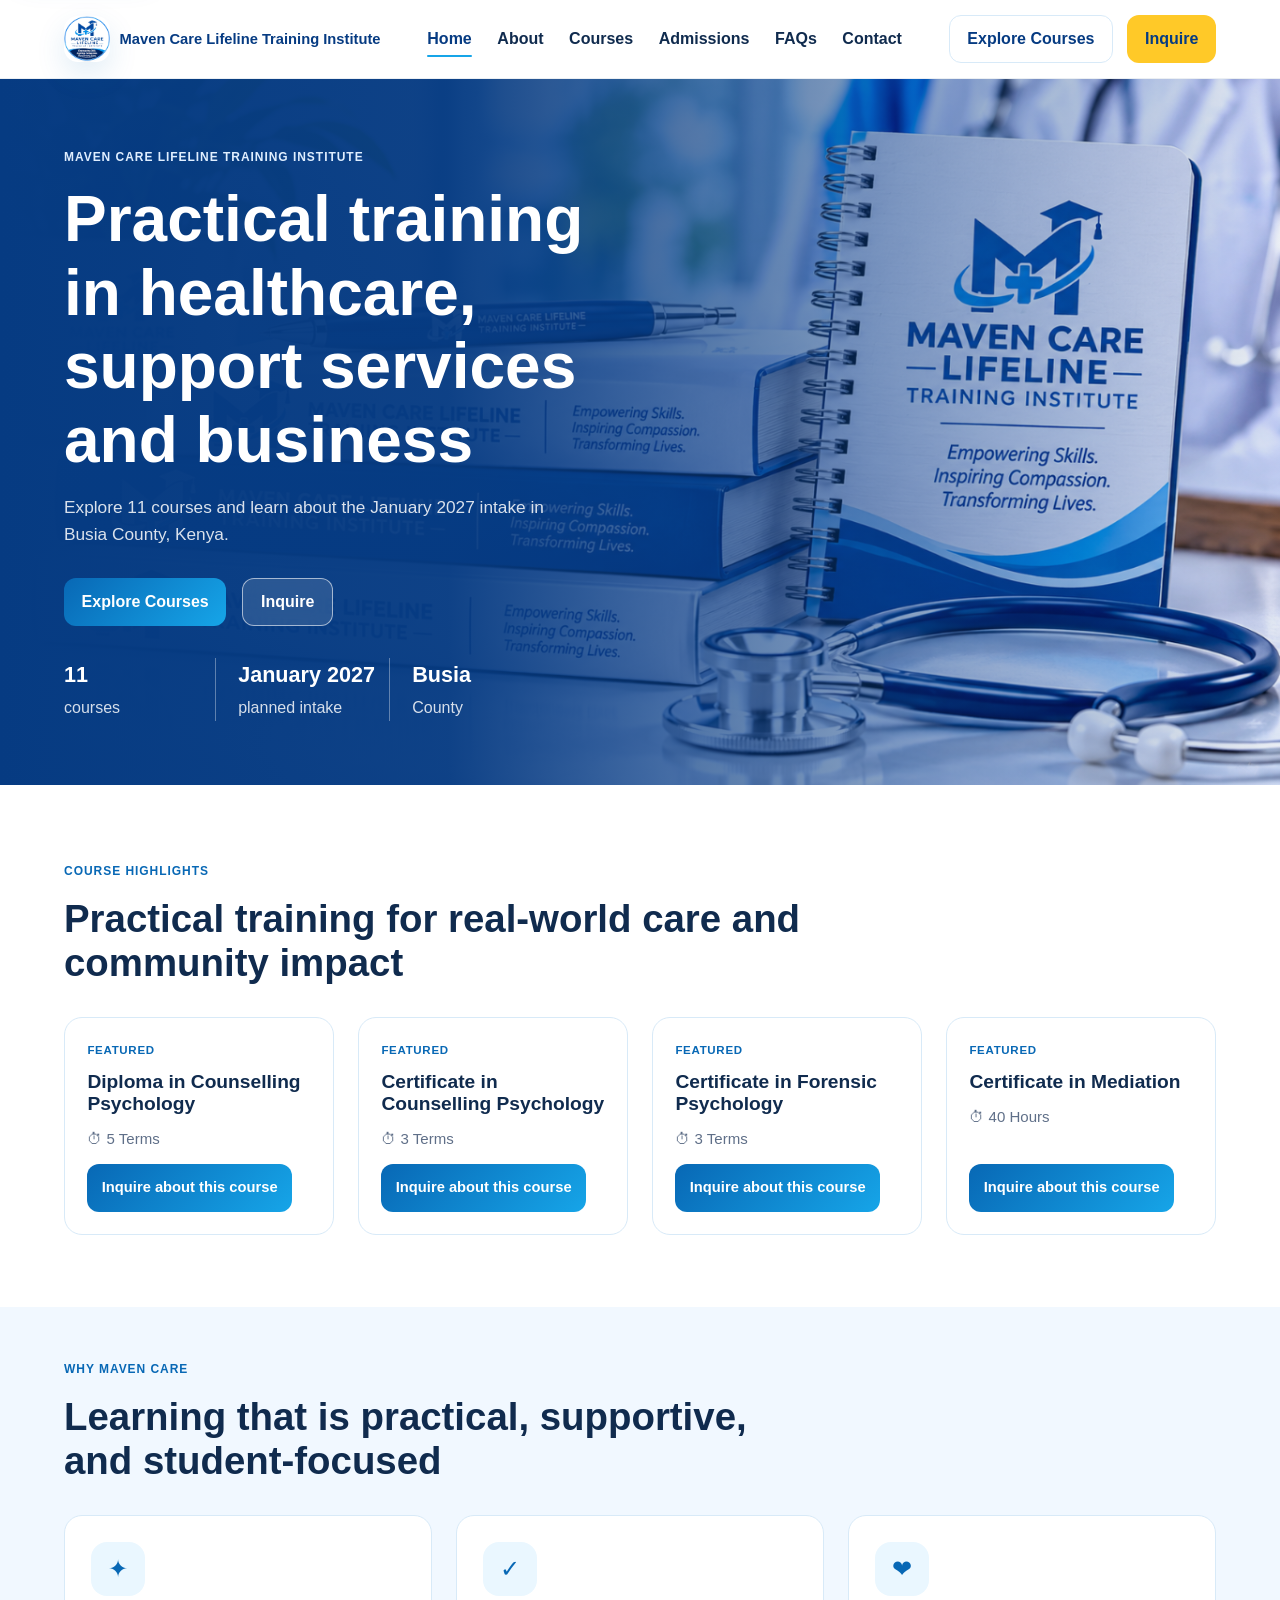
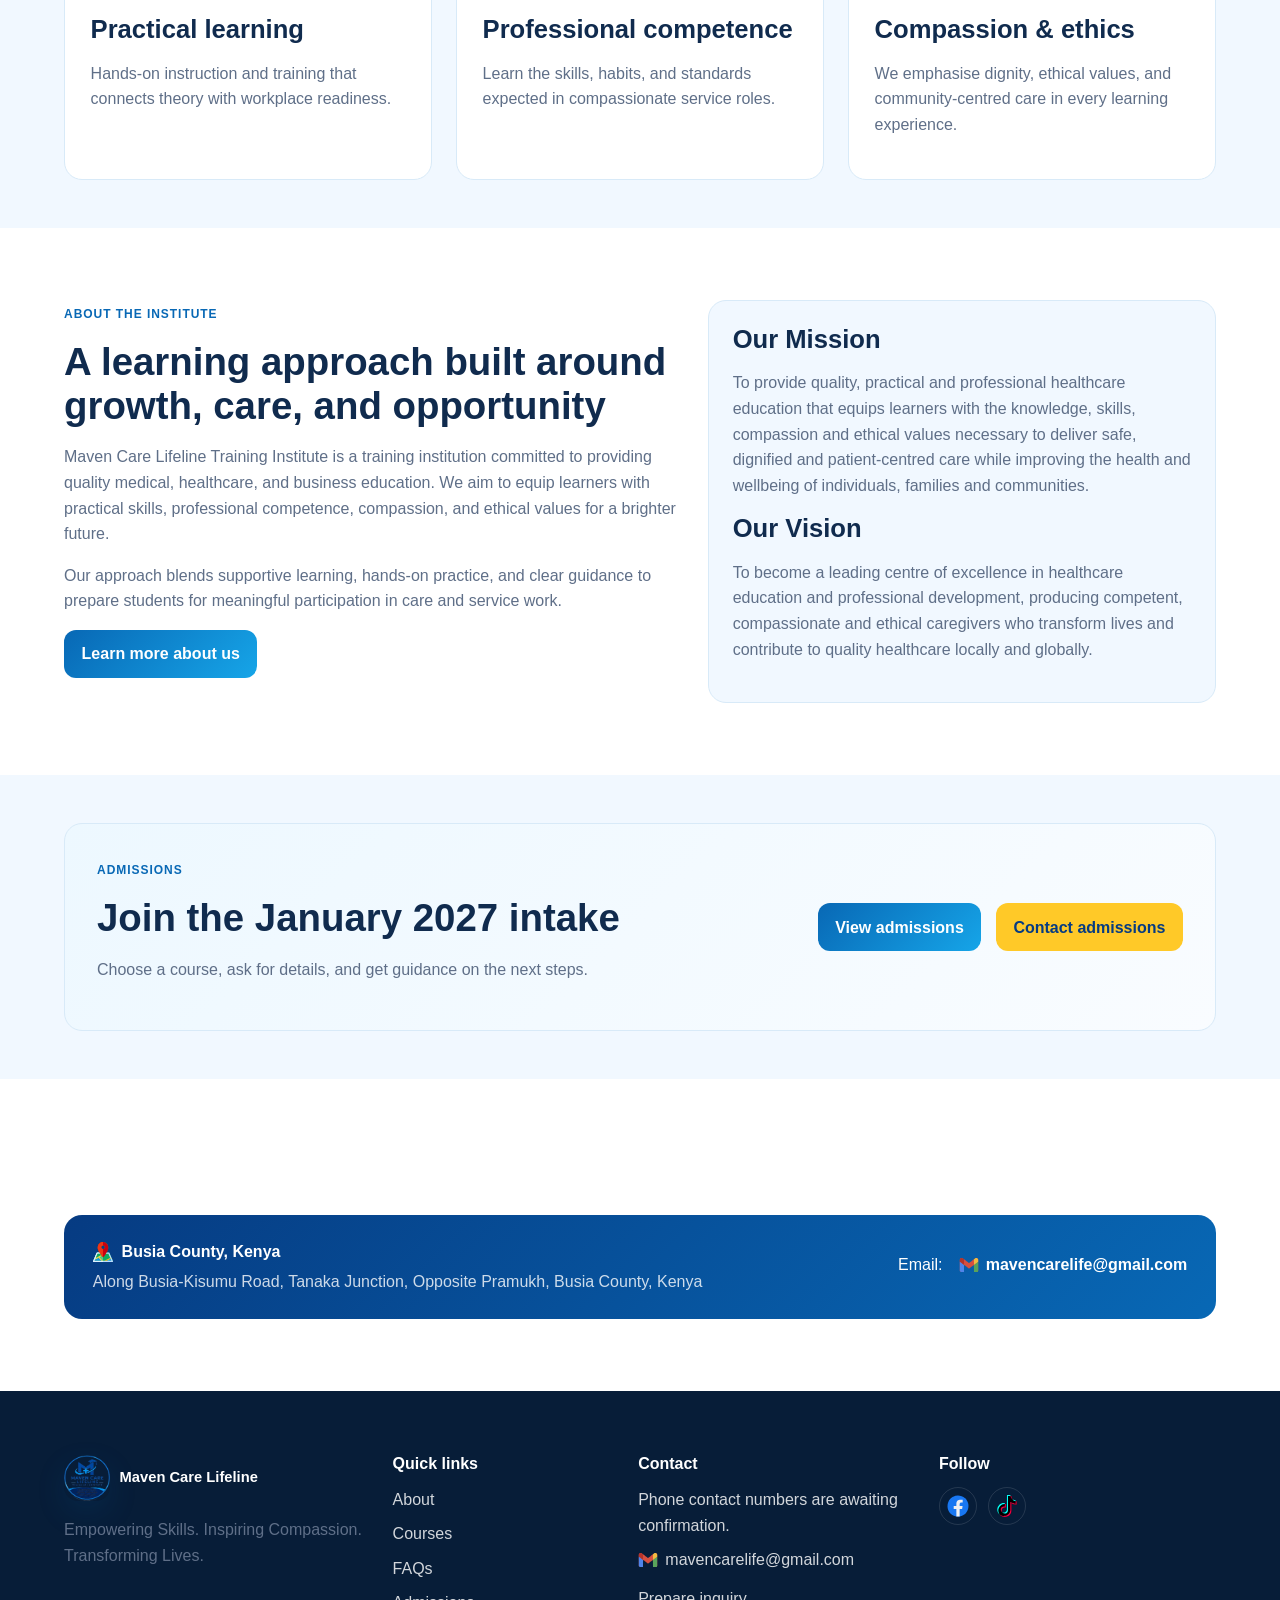
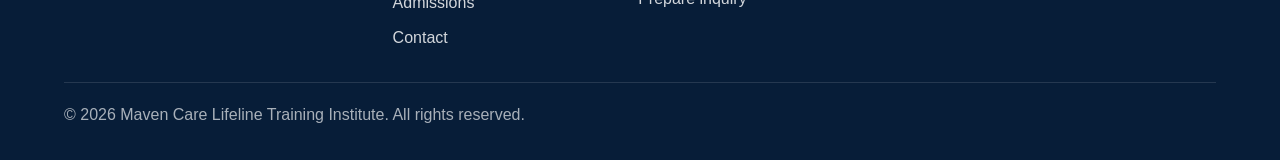
==== index.html @ 29750a67 "Initial commit: Maven Care website Co-authored-by: Copilot <223556219+Copilot@users.noreply.github.c" ====
<!DOCTYPE html>
<html lang="en">
  <head>
    <meta charset="UTF-8" />
    <meta name="viewport" content="width=device-width, initial-scale=1.0" />
    <meta name="description" content="Maven Care Lifeline Training Institute offers practical, compassionate healthcare and business training for the January 2027 intake." />
    <meta property="og:type" content="website" />
    <meta property="og:title" content="Maven Care Lifeline Training Institute" />
    <meta property="og:description" content="Explore practical, compassionate healthcare and business training for the January 2027 intake." />
    <meta property="og:image" content="assets/images/maven-care-training-scene.png" />
    <title>Maven Care Lifeline Training Institute</title>
    <link rel="icon" type="image/png" href="assets/images/mavencare%20logo.png" />
    <link rel="stylesheet" href="css/styles.css" />
    <script>document.documentElement.classList.add('js-enabled');</script>
    <script defer src="js/script.js"></script>
  </head>
  <body>
    <a class="skip-link" href="#main-content">Skip to content</a>
    <header class="site-header">
      <div class="container header-row">
        <a href="index.html" class="brand" aria-label="Maven Care Lifeline Training Institute home">
          <img src="assets/images/mavencare%20logo.png" alt="Maven Care Lifeline Training Institute logo" class="brand-mark" />
          <span class="brand-name">Maven Care Lifeline Training Institute</span>
        </a>

        <nav class="nav" id="primary-navigation" data-nav aria-label="Main navigation">
          <a href="index.html" class="active">Home</a>
          <a href="about.html">About</a>
          <a href="courses.html">Courses</a>
          <a href="admissions.html">Admissions</a>
          <a href="faq.html">FAQs</a>
          <a href="contact.html">Contact</a>
        </nav>

        <div class="header-actions">
          <a class="btn btn-secondary" href="courses.html">Explore Courses</a>
          <a class="btn btn-accent" data-whatsapp-link data-whatsapp-label="Inquire on WhatsApp" href="contact.html#inquiry-form">Inquire</a>
          <button class="mobile-toggle" type="button" aria-label="Open menu" aria-controls="primary-navigation" aria-expanded="false" data-nav-toggle>
            <span></span>
          </button>
        </div>
      </div>
    </header>

    <main id="main-content">
      <section class="hero">
        <img class="hero-image" src="assets/images/maven-care-training-scene.png" alt="Maven Care Lifeline Training Institute books, notebook, pen and stethoscope arranged on a desk" />
        <div class="container hero-grid">
          <div class="hero-copy">
            <span class="eyebrow">Maven Care Lifeline Training Institute</span>
            <h1>Practical training in healthcare, support services and business</h1>
            <p>Explore 11 courses and learn about the January 2027 intake in Busia County, Kenya.</p>
            <div class="hero-actions">
              <a class="btn btn-primary" href="courses.html">Explore Courses</a>
              <a class="btn btn-secondary" data-whatsapp-link data-whatsapp-label="Inquire on WhatsApp" href="contact.html#inquiry-form">Inquire</a>
            </div>

            <div class="hero-stats" aria-label="Key institution highlights">
              <div class="stat">
                <strong>11</strong>
                <span>courses</span>
              </div>
              <div class="stat">
                <strong data-intake-year>January 2027</strong>
                <span>planned intake</span>
              </div>
              <div class="stat">
                <strong>Busia</strong>
                <span>County</span>
              </div>
            </div>
          </div>
        </div>
      </section>

      <section class="section">
        <div class="container">
          <div class="section-head">
            <span class="eyebrow">Course highlights</span>
            <h2>Practical training for real-world care and community impact</h2>
          </div>
          <div class="course-grid" id="featured-courses" aria-live="polite" aria-busy="true" aria-label="Featured courses">
            <article class="card course-card course-skeleton" aria-hidden="true">
              <span class="skeleton skeleton-label"></span>
              <span class="skeleton skeleton-title"></span>
              <span class="skeleton skeleton-meta"></span>
              <span class="skeleton skeleton-button"></span>
            </article>
            <article class="card course-card course-skeleton" aria-hidden="true">
              <span class="skeleton skeleton-label"></span>
              <span class="skeleton skeleton-title"></span>
              <span class="skeleton skeleton-meta"></span>
              <span class="skeleton skeleton-button"></span>
            </article>
            <article class="card course-card course-skeleton" aria-hidden="true">
              <span class="skeleton skeleton-label"></span>
              <span class="skeleton skeleton-title"></span>
              <span class="skeleton skeleton-meta"></span>
              <span class="skeleton skeleton-button"></span>
            </article>
            <article class="card course-card course-skeleton" aria-hidden="true">
              <span class="skeleton skeleton-label"></span>
              <span class="skeleton skeleton-title"></span>
              <span class="skeleton skeleton-meta"></span>
              <span class="skeleton skeleton-button"></span>
            </article>
          </div>
          <noscript><p class="form-note">Enable JavaScript to load featured courses.</p></noscript>
        </div>
      </section>

      <section class="section-sm section-surface">
        <div class="container">
          <div class="section-head">
            <span class="eyebrow">Why Maven Care</span>
            <h2>Learning that is practical, supportive, and student-focused</h2>
          </div>

          <div class="grid-3">
            <article class="card feature-card">
              <div class="icon">✦</div>
              <h3>Practical learning</h3>
              <p>Hands-on instruction and training that connects theory with workplace readiness.</p>
            </article>
            <article class="card feature-card">
              <div class="icon">✓</div>
              <h3>Professional competence</h3>
              <p>Learn the skills, habits, and standards expected in compassionate service roles.</p>
            </article>
            <article class="card feature-card">
              <div class="icon">❤</div>
              <h3>Compassion & ethics</h3>
              <p>We emphasise dignity, ethical values, and community-centred care in every learning experience.</p>
            </article>
          </div>
        </div>
      </section>

      <section class="section">
        <div class="container mission-block">
          <div>
            <span class="eyebrow">About the institute</span>
            <h2>A learning approach built around growth, care, and opportunity</h2>
            <p>Maven Care Lifeline Training Institute is a training institution committed to providing quality medical, healthcare, and business education. We aim to equip learners with practical skills, professional competence, compassion, and ethical values for a brighter future.</p>
            <p>Our approach blends supportive learning, hands-on practice, and clear guidance to prepare students for meaningful participation in care and service work.</p>
            <a class="btn btn-primary" href="about.html">Learn more about us</a>
          </div>

          <div class="text-panel">
            <h3>Our Mission</h3>
            <p>To provide quality, practical and professional healthcare education that equips learners with the knowledge, skills, compassion and ethical values necessary to deliver safe, dignified and patient-centred care while improving the health and wellbeing of individuals, families and communities.</p>

            <h3>Our Vision</h3>
            <p>To become a leading centre of excellence in healthcare education and professional development, producing competent, compassionate and ethical caregivers who transform lives and contribute to quality healthcare locally and globally.</p>
          </div>
        </div>
      </section>

      <section class="section-sm section-surface">
        <div class="container">
          <div class="cta-banner">
            <div>
              <span class="eyebrow">Admissions</span>
              <h2>Join the <span data-intake-label>January 2027 intake</span></h2>
              <p>Choose a course, ask for details, and get guidance on the next steps.</p>
            </div>
            <div class="header-actions">
              <a class="btn btn-primary" href="admissions.html">View admissions</a>
              <a class="btn btn-accent" data-whatsapp-link data-whatsapp-label="Ask Admissions on WhatsApp" href="contact.html#inquiry-form">Contact admissions</a>
            </div>
          </div>
        </div>
      </section>

      <section class="section">
        <div class="container contact-strip">
          <div class="contact-strip-inner">
            <div>
              <strong class="contact-label">
                <img class="contact-icon" src="assets/icons/location%20icon.svg" alt="" aria-hidden="true" />
                Busia County, Kenya
              </strong>
              <p class="location-address" data-location-address>Along Busia-Kisumu Road, Tanaka Junction, Opposite Pramukh, Busia County, Kenya</p>
            </div>
            <div class="contact-links">
              <span>Email: </span>
              <span data-contact-email>mavencarelife@gmail.com</span>
            </div>
          </div>
        </div>
      </section>
    </main>

    <footer class="site-footer">
      <div class="container">
        <div class="footer-grid">
          <div>
            <div class="brand footer-brand">
              <img src="assets/images/mavencare%20logo.png" alt="Maven Care Lifeline logo" class="brand-mark" />
              <span>Maven Care Lifeline</span>
            </div>
            <p><span data-site-tagline>Empowering Skills. Inspiring Compassion. Transforming Lives.</span></p>
          </div>

          <div>
            <h4>Quick links</h4>
            <ul>
              <li><a href="about.html">About</a></li>
              <li><a href="courses.html">Courses</a></li>
              <li><a href="faq.html">FAQs</a></li>
              <li><a href="admissions.html">Admissions</a></li>
              <li><a href="contact.html">Contact</a></li>
            </ul>
          </div>

          <div>
            <h4>Contact</h4>
            <ul>
              <li data-contact-phones>Phone and WhatsApp details pending confirmation</li>
              <li data-contact-email>mavencarelife@gmail.com</li>
              <li><a href="contact.html#inquiry-form">Prepare inquiry</a></li>
            </ul>
          </div>

          <div>
            <h4>Follow</h4>
            <div class="footer-social" data-social-links>
              <span data-social-empty>Social profiles to be added</span>
            </div>
          </div>
        </div>

        <div class="copyright">© <span data-year></span> Maven Care Lifeline Training Institute. All rights reserved.</div>
      </div>
    </footer>
  </body>
</html>
---- css/styles.css ----
:root {
  --navy-900: #063b82;
  --navy-800: #0a4e9c;
  --blue-600: #0868b5;
  --blue-500: #16a5e8;
  --blue-100: #eaf7ff;
  --blue-50: #f5fbff;
  --gold: #ffc928;
  --text: #102b4e;
  --muted: #5f6f88;
  --border: #d8eaf8;
  --card: #ffffff;
  --surface: #f1f8ff;
  --success: #1a8f5a;
  --shadow: 0 12px 30px rgba(8, 104, 181, 0.12);
  --radius: 18px;
}

* { box-sizing: border-box; }
html { scroll-behavior: smooth; }
body {
  margin: 0;
  font-family: Arial, Helvetica, sans-serif;
  color: var(--text);
  background: #fff;
  line-height: 1.6;
}

a { color: inherit; text-decoration: none; }
img { max-width: 100%; display: block; }
button, input, textarea { font: inherit; }
[hidden] { display: none !important; }

.skip-link {
  position: absolute;
  left: 1rem;
  top: -5rem;
  z-index: 50;
  padding: 0.75rem 1rem;
  border-radius: 0 0 12px 12px;
  background: #fff;
  color: var(--navy-900);
  box-shadow: var(--shadow);
}

.skip-link:focus { top: 0; }

.container {
  width: min(72rem, calc(100% - clamp(2rem, 6vw, 6rem)));
  margin: 0 auto;
}

.section {
  padding: clamp(3.25rem, 6vw, 4.5rem) 0;
}

.section-sm { padding: clamp(2.25rem, 4vw, 3rem) 0; }

.section-surface { background: var(--surface); }

.eyebrow {
  display: inline-block;
  color: var(--blue-600);
  letter-spacing: 0.08em;
  text-transform: uppercase;
  font-size: .75rem;
  font-weight: 700;
  margin-bottom: 1rem;
}

h1, h2, h3, h4 {
  margin: 0 0 1rem;
  line-height: 1.15;
}

h1 { font-size: clamp(2.4rem, 5vw, 4.1rem); }
h2 { font-size: clamp(2rem, 3vw, 3rem); }
h3 { font-size: clamp(1.35rem, 2vw, 1.8rem); }
p { margin: 0 0 1rem; color: var(--muted); }

.brand {
  display: inline-flex;
  align-items: center;
  flex: 0 1 auto;
  min-width: 0;
  gap: 0.6rem;
  font-weight: 700;
  color: var(--navy-900);
  font-size: clamp(0.85rem, 1.15vw, 1rem);
}

.brand-name {
  min-width: 0;
  line-height: 1.15;
}

.brand-mark {
  width: 46px;
  height: 46px;
  flex: 0 0 46px;
  border-radius: 14px;
  object-fit: cover;
  box-shadow: var(--shadow);
}

.site-header {
  position: sticky;
  top: 0;
  z-index: 20;
  background: rgba(255,255,255,0.92);
  backdrop-filter: blur(12px);
  border-bottom: 1px solid rgba(7, 51, 103, 0.08);
}

.header-row {
  display: flex;
  align-items: center;
  justify-content: space-between;
  min-height: 78px;
  gap: 1rem;
}

.nav {
  display: flex;
  align-items: center;
  gap: clamp(0.35rem, 1vw, 0.8rem);
}

.nav a {
  position: relative;
  color: var(--text);
  font-weight: 600;
  padding: 0.55rem 0.4rem;
  transition: background 0.2s ease, color 0.2s ease;
}

.nav a:hover,
.nav a.active {
  color: var(--navy-900);
}

.nav a:focus-visible {
  outline: 2px solid var(--blue-600);
  outline-offset: 3px;
}

.nav a.active::after {
  position: absolute;
  right: 0.4rem;
  bottom: 0.2rem;
  left: 0.4rem;
  height: 2px;
  border-radius: 2px;
  background: var(--blue-500);
  content: "";
}

.header-actions {
  display: flex;
  align-items: center;
  gap: 0.9rem;
}

.admissions-actions {
  margin-top: 1rem;
  justify-content: flex-start;
}

.btn {
  display: inline-flex;
  align-items: center;
  justify-content: center;
  border: none;
  border-radius: 0.75rem;
  min-height: 3rem;
  padding: 0.7rem 1.1rem;
  font-weight: 700;
  line-height: 1.2;
  text-align: center;
  cursor: pointer;
  transition: transform 0.2s ease, box-shadow 0.2s ease, background 0.2s ease;
}

.btn:hover,
.btn:focus-visible {
  transform: translateY(-1px);
  box-shadow: 0 10px 22px rgba(8, 104, 181, 0.18);
}

.btn-primary {
  background: linear-gradient(135deg, var(--blue-600), var(--blue-500));
  color: #fff;
}

.btn-secondary {
  background: #fff;
  color: var(--navy-900);
  border: 1px solid var(--border);
}

.btn-accent {
  background: var(--gold);
  color: var(--navy-900);
}

.mobile-toggle {
  display: none;
  width: 44px;
  height: 44px;
  border: 1px solid var(--border);
  background: #fff;
  border-radius: 12px;
  align-items: center;
  justify-content: center;
  cursor: pointer;
}

.mobile-toggle span,
.mobile-toggle span::before,
.mobile-toggle span::after {
  display: block;
  position: relative;
  width: 18px;
  height: 2px;
  background: var(--navy-900);
  border-radius: 2px;
}

.mobile-toggle span::before,
.mobile-toggle span::after {
  content: "";
  position: absolute;
  left: 0;
}

.mobile-toggle span::before { top: -6px; }
.mobile-toggle span::after { top: 6px; }

.hero {
  position: relative;
  background: #063b82;
  overflow: hidden;
}

.hero-image {
  position: absolute;
  top: 0;
  right: 0;
  width: 100%;
  height: 100%;
  object-fit: cover;
  object-position: center;
}

.hero::before {
  content: "";
  position: absolute;
  inset: 0;
  z-index: 1;
  background: linear-gradient(90deg, #063b82 0%, rgba(6,59,130,0.96) 35%, rgba(6,59,130,0.72) 52%, rgba(6,59,130,0.08) 100%);
  pointer-events: none;
}

.hero-grid {
  position: relative;
  z-index: 2;
  display: flex;
  align-items: center;
  min-height: 620px;
}

.hero-copy {
  color: #fff;
  max-width: 560px;
  padding: 4rem 0;
}

.hero-copy p {
  color: rgba(255,255,255,0.85);
  max-width: 52ch;
  font-size: 1.08rem;
}

.hero .eyebrow {
  color: #dfeeff;
}

.hero-actions {
  display: flex;
  flex-wrap: wrap;
  gap: 1rem;
  margin-top: 1.8rem;
}

.hero-stats {
  display: grid;
  grid-template-columns: repeat(3, minmax(0, 1fr));
  gap: 1.4rem;
  margin-top: 2rem;
  max-width: 500px;
}

.stat {
  padding: 0 0.8rem 0 0;
  border-right: 1px solid rgba(255,255,255,0.35);
}

.stat:last-child {
  border-right: 0;
}

.stat strong {
  display: block;
  font-size: 1.35rem;
  margin-bottom: 0.2rem;
}

.stat span {
  color: rgba(255,255,255,0.83);
}

.hero-actions .btn-secondary {
  color: #fff;
  border-color: rgba(255,255,255,0.58);
  background: rgba(255,255,255,0.13);
  backdrop-filter: blur(10px);
  -webkit-backdrop-filter: blur(10px);
}

.section-head {
  max-width: 760px;
  margin-bottom: 2rem;
}

.grid-3 {
  display: grid;
  grid-template-columns: repeat(auto-fit, minmax(min(100%, 17rem), 1fr));
  align-items: stretch;
  gap: clamp(1rem, 2vw, 1.5rem);
}

.card {
  background: var(--card);
  border: 1px solid var(--border);
  box-shadow: none;
  border-radius: var(--radius);
  overflow: hidden;
}

.feature-card {
  padding: 1.6rem;
}

.feature-card .icon {
  width: 54px;
  height: 54px;
  display: grid;
  place-items: center;
  background: var(--blue-100);
  border-radius: 16px;
  color: var(--blue-600);
  font-size: 1.5rem;
  margin-bottom: 1.2rem;
}

.course-grid {
  display: grid;
  grid-template-columns: repeat(auto-fit, minmax(min(100%, 16rem), 1fr));
  align-items: stretch;
  gap: clamp(1rem, 2vw, 1.5rem);
}

.course-card {
  min-width: 0;
  padding: clamp(1.1rem, 1.8vw, 1.4rem);
  display: flex;
  flex-direction: column;
  gap: 0.75rem;
}

.course-card .tag {
  display: block;
  color: var(--blue-600);
  font-weight: 700;
  font-size: 0.72rem;
  letter-spacing: 0.06em;
  text-transform: uppercase;
}

.course-card h3 {
  font-size: 1.2rem;
  margin-bottom: 0;
}

.meta {
  display: flex;
  flex-wrap: wrap;
  gap: 0.75rem;
  color: var(--muted);
  font-size: 0.94rem;
}

.meta-item {
  display: inline-flex;
  align-items: center;
  gap: 0.45rem;
}

.course-card > .btn {
  align-self: flex-start;
  width: fit-content;
  max-width: 100%;
  margin-top: auto;
  padding: 0.65rem 0.9rem;
  font-size: 0.92rem;
}

.course-skeleton {
  display: none;
}

.js-enabled .course-skeleton {
  display: flex;
}

.skeleton {
  display: block;
  border-radius: 0.5rem;
  background: linear-gradient(90deg, #eaf1f8 25%, #f6f9fc 50%, #eaf1f8 75%);
  background-size: 200% 100%;
  animation: skeleton-shimmer 1.4s ease-in-out infinite;
}

.skeleton-label {
  width: 4.5rem;
  height: 0.8rem;
}

.skeleton-title {
  width: 82%;
  height: 1.5rem;
}

.skeleton-meta {
  width: 48%;
  height: 0.95rem;
}

.skeleton-button {
  width: 9rem;
  max-width: 80%;
  height: 2.8rem;
  margin-top: auto;
}

.course-skeleton-row {
  display: none;
}

.js-enabled .course-skeleton-row {
  display: table-row;
}

.skeleton-course {
  width: 80%;
  height: 1rem;
}

.skeleton-duration {
  width: 5rem;
  height: 1rem;
}

.skeleton-fee {
  width: 7rem;
  height: 1rem;
}

.skeleton-action {
  width: 5rem;
  height: 2.6rem;
}

.course-card .price {
  font-size: 1.15rem;
  font-weight: 700;
  color: var(--navy-900);
}

.cta-banner {
  background: linear-gradient(135deg, #edf8ff, #f9fcff);
  border: 1px solid var(--border);
  border-radius: var(--radius);
  padding: 2rem;
  display: flex;
  align-items: center;
  justify-content: space-between;
  gap: 1rem;
}

.mission-block {
  display: grid;
  grid-template-columns: 1.1fr 0.9fr;
  gap: 1.4rem;
  align-items: start;
}

.text-panel {
  background: var(--surface);
  border: 1px solid var(--border);
  border-radius: var(--radius);
  padding: 1.5rem;
}

.value-list {
  list-style: none;
  padding: 0;
  margin: 0;
  display: grid;
  gap: 0.85rem;
}

.value-list li {
  display: flex;
  gap: 0.8rem;
  align-items: center;
  background: #fff;
  border: 1px solid var(--border);
  border-radius: 14px;
  padding: 0.8rem 0.9rem;
  color: var(--text);
  font-weight: 600;
}

.value-list li::before {
  content: "✓";
  background: var(--blue-100);
  color: var(--blue-600);
  width: 22px;
  height: 22px;
  display: inline-grid;
  place-items: center;
  border-radius: 50%;
  font-size: 0.82rem;
}

.contact-strip {
  margin-top: 4rem;
  background: linear-gradient(135deg, var(--navy-900), var(--blue-600));
  color: #fff;
  border-radius: var(--radius);
  padding: 1.5rem 1.8rem;
}

.contact-strip-inner {
  display: flex;
  justify-content: space-between;
  align-items: center;
  gap: 1rem;
  flex-wrap: wrap;
}

.contact-links {
  display: flex;
  gap: 1rem;
  flex-wrap: wrap;
}

.contact-links a {
  color: #fff;
  font-weight: 700;
}

.location-address {
  margin: 0;
  color: rgba(255,255,255,0.8);
}

.contact-label {
  display: inline-flex;
  align-items: center;
  gap: 0.55rem;
}

.contact-icon {
  width: 1.25rem;
  height: 1.25rem;
  flex: 0 0 auto;
  object-fit: contain;
}

.contact-email-link {
  display: inline-flex;
  align-items: center;
  gap: 0.45rem;
}

.site-footer {
  background: #071d38;
  color: rgba(255,255,255,0.82);
  padding: 4rem 0 2rem;
}

.footer-brand {
  color: #fff;
  margin-bottom: 1rem;
}

.footer-grid {
  display: grid;
  grid-template-columns: 1.1fr 0.8fr 1fr 1fr;
  gap: 1.5rem;
}

.footer-grid h4 {
  color: #fff;
  margin-bottom: 0.85rem;
}

.footer-grid ul {
  list-style: none;
  padding: 0;
  margin: 0;
  display: grid;
  gap: 0.55rem;
}

.footer-social {
  display: flex;
  gap: 0.7rem;
}

.footer-social a {
  width: 38px;
  height: 38px;
  display: inline-grid;
  place-items: center;
  border: 1px solid rgba(255,255,255,0.12);
  border-radius: 50%;
  color: #fff;
}

.footer-social a img {
  width: 22px;
  height: 22px;
  object-fit: contain;
}

.footer-social span {
  color: rgba(255,255,255,0.65);
  font-size: 0.9rem;
}

.copyright {
  margin-top: 2rem;
  padding-top: 1.2rem;
  border-top: 1px solid rgba(255,255,255,0.12);
  color: rgba(255,255,255,0.65);
}

.page-hero {
  position: relative;
  overflow: hidden;
  background: #063b82;
}

.page-hero::before {
  content: "";
  position: absolute;
  inset: 0;
  z-index: 1;
  background: linear-gradient(90deg, #063b82 0%, rgba(6,59,130,0.96) 35%, rgba(6,59,130,0.72) 52%, rgba(6,59,130,0.08) 100%);
  pointer-events: none;
}

.page-hero-inner {
  position: relative;
  z-index: 2;
  display: flex;
  align-items: center;
  min-height: clamp(24rem, 38vw, 32rem);
  padding-block: clamp(3rem, 6vw, 4.5rem);
}

.page-hero-inner > div {
  max-width: 38rem;
  color: #fff;
}

.page-hero .eyebrow {
  color: #dfeeff;
}

.page-hero p {
  max-width: 54ch;
  color: rgba(255,255,255,0.86);
}

.page-hero .hero-illustration {
  position: absolute;
  z-index: 0;
  top: 0;
  right: 0;
  width: 75%;
  height: 100%;
  overflow: hidden;
  margin: 0;
}

.page-hero .hero-illustration img {
  width: 100%;
  height: 100%;
  object-fit: cover;
}

.split-layout {
  display: grid;
  grid-template-columns: 1fr 1fr;
  gap: 2rem;
  align-items: start;
}

.info-list {
  display: grid;
  gap: 1rem;
  margin-top: 1.2rem;
}

.info-item {
  background: #fff;
  border: 1px solid var(--border);
  border-radius: 18px;
  padding: 1.2rem 1rem;
}

.info-item strong {
  display: block;
  margin-bottom: 0.35rem;
}

.checklist {
  list-style: none;
  margin: 0;
  padding: 0;
  display: grid;
  gap: 0.8rem;
}

.checklist li {
  display: flex;
  align-items: flex-start;
  gap: 0.7rem;
  background: var(--surface);
  border: 1px solid var(--border);
  border-radius: 16px;
  padding: 0.9rem 1rem;
}

.checklist li::before {
  content: "•";
  font-size: 1.7rem;
  line-height: 1;
  color: var(--blue-600);
}

.table-wrap {
  overflow-x: auto;
  border: 1px solid var(--border);
  border-radius: 18px;
  background: #fff;
}

.course-table {
  width: 100%;
  border-collapse: collapse;
}

.course-table th,
.course-table td {
  padding: 1rem 1rem;
  border-bottom: 1px solid var(--border);
  text-align: left;
  vertical-align: top;
}

.course-table th {
  background: #f7fbff;
  color: var(--navy-900);
}

.course-table tr:last-child td { border-bottom: none; }

.filter-bar {
  display: flex;
  justify-content: space-between;
  align-items: center;
  gap: 1rem;
  margin-bottom: 1.6rem;
  flex-wrap: wrap;
}

.filter-input {
  width: min(360px, 100%);
  padding: 0.85rem 1rem;
  border-radius: 12px;
  border: 1px solid var(--border);
  background: #fff;
}

.faq-list {
  display: grid;
  gap: 1rem;
}

.faq-item {
  background: #fff;
  border: 1px solid var(--border);
  border-radius: 18px;
  padding: 1.2rem 1.3rem;
}

.faq-item h4 {
  margin-bottom: 0.5rem;
}

.faq-item summary {
  position: relative;
  padding-right: 1.75rem;
  color: var(--navy-900);
  font-weight: 700;
  cursor: pointer;
  list-style: none;
}

.faq-item summary::-webkit-details-marker {
  display: none;
}

.faq-item summary::after {
  position: absolute;
  right: 0;
  content: "+";
  color: var(--blue-600);
  font-size: 1.25rem;
  line-height: 1;
}

.faq-item[open] summary::after {
  content: "-";
}

.faq-item summary:focus-visible {
  outline: 3px solid rgba(22, 165, 232, 0.25);
  outline-offset: 3px;
}

.faq-item > p {
  margin: 0.75rem 0 0;
}

.contact-grid {
  display: grid;
  grid-template-columns: 0.9fr 1.1fr;
  gap: 2rem;
  align-items: start;
}

.contact-card,
.form-card {
  background: #fff;
  border: 1px solid var(--border);
  border-radius: 22px;
  padding: 1.6rem;
  box-shadow: 0 8px 18px rgba(8, 104, 181, 0.04);
}

.contact-methods {
  display: grid;
  gap: 1rem;
}

.contactMethod {
  padding: 1rem;
  background: var(--surface);
  border: 1px solid var(--border);
  border-radius: 16px;
}

.form-grid {
  display: grid;
  gap: 1rem;
}

.form-row {
  display: grid;
  grid-template-columns: repeat(2, minmax(0, 1fr));
  gap: 1rem;
}

label {
  display: grid;
  gap: 0.5rem;
  font-weight: 600;
  color: var(--navy-900);
}

input,
textarea,
select {
  width: 100%;
  padding: 0.9rem 0.95rem;
  border: 1px solid var(--border);
  border-radius: 12px;
  background: #fff;
  color: var(--text);
}

input:focus-visible,
textarea:focus-visible,
select:focus-visible,
button:focus-visible,
a:focus-visible {
  outline: 3px solid rgba(22, 165, 232, 0.25);
  outline-offset: 2px;
}

textarea { min-height: 120px; resize: vertical; }

.form-note {
  font-size: 0.82rem;
  color: var(--muted);
}

.status-message {
  display: none;
  margin-top: 1rem;
  padding: 0.85rem 1rem;
  border-radius: 12px;
  font-weight: 600;
}

.status-message.visible {
  display: block;
}

.status-message.success {
  background: rgba(26, 143, 90, 0.12);
  color: var(--success);
}

.status-message.error {
  background: rgba(214, 51, 51, 0.08);
  color: #b22e2e;
}

.notice {
  background: #fff5da;
  border: 1px solid #f1d896;
  border-radius: 16px;
  padding: 1rem 1.1rem;
  color: #815a00;
  font-weight: 600;
}

@keyframes skeleton-shimmer {
  to { background-position: -200% 0; }
}

@media (max-width: 960px) {
  .mission-block,
  .split-layout,
  .contact-grid,
  .footer-grid {
    grid-template-columns: 1fr;
  }
  .hero-grid { padding-top: 1.75rem; padding-bottom: 1.75rem; min-height: 0; }

}

@media (max-width: 1024px) {
  .mobile-toggle { display: inline-flex; }
  .nav {
    position: absolute;
    left: 1rem;
    right: 1rem;
    top: calc(100% + 0.6rem);
    display: none;
    flex-direction: column;
    align-items: flex-start;
    background: #fff;
    border: 1px solid var(--border);
    border-radius: 18px;
    padding: 1rem;
    box-shadow: var(--shadow);
  }
  .nav.open { display: flex; }
  .header-actions { margin-left: auto; }
  .header-row .header-actions > .btn-secondary { display: none; }
}

@media (max-width: 720px) {
  .header-row { gap: 0.5rem; }
  .header-row .brand { flex: 1 1 auto; min-width: 0; gap: 0.5rem; font-size: 0.82rem; }
  .header-row .brand-mark { width: 40px; height: 40px; flex: 0 0 40px; }
  .header-row .header-actions { flex: 0 0 auto; gap: 0.5rem; }
  .header-row .header-actions > .btn {
    padding: 0.65rem 0.75rem;
    font-size: 0.82rem;
    white-space: nowrap;
  }
  .form-row {
    grid-template-columns: 1fr;
  }
  .hero-stats {
    grid-template-columns: repeat(3, minmax(0, 1fr));
    gap: 0.45rem;
    margin-top: 1rem;
  }
  .hero-stats .stat {
    padding: 0 0.45rem 0 0;
  }
  .hero-stats .stat strong {
    font-size: 0.95rem;
  }
  .hero-stats .stat span { font-size: 0.82rem; }
  .hero-grid { padding-bottom: 14.5rem; }
  .hero-image {
    top: auto;
    bottom: 0;
    width: 100%;
    height: 14.5rem;
    opacity: 1;
    object-position: center 56%;
  }
  .hero::before {
    background: linear-gradient(180deg, #063b82 0%, #063b82 64%, rgba(6,59,130,0.72) 79%, rgba(6,59,130,0.18) 100%);
  }
  .page-hero-inner {
    min-height: 0;
    padding-top: 2rem;
    padding-bottom: 14.5rem;
  }
  .page-hero .hero-illustration {
    top: auto;
    right: 0;
    bottom: 0;
    left: 0;
    width: 100%;
    height: 14.5rem;
  }
  .page-hero::before {
    background: linear-gradient(180deg, #063b82 0%, #063b82 64%, rgba(6,59,130,0.72) 79%, rgba(6,59,130,0.18) 100%);
  }
  .hero-copy { padding: 1.2rem 0; }
  .hero-copy .eyebrow { margin-bottom: 0.65rem; }
  .hero-copy h1 { font-size: clamp(2rem, 8vw, 2.4rem); }
  .hero-copy p { font-size: 0.98rem; }
  .hero-actions { gap: 0.6rem; margin-top: 1.1rem; }
  .hero-actions .btn { padding: 0.75rem 0.9rem; font-size: 0.86rem; }
  .cta-banner,
  .contact-strip-inner {
    flex-direction: column;
    align-items: flex-start;
  }
  .section { padding: 3.5rem 0; }
}

@media (prefers-reduced-motion: reduce) {
  html { scroll-behavior: auto; }
  *, *::before, *::after { transition-duration: 0.01ms !important; }
  .skeleton { animation: none; }
}
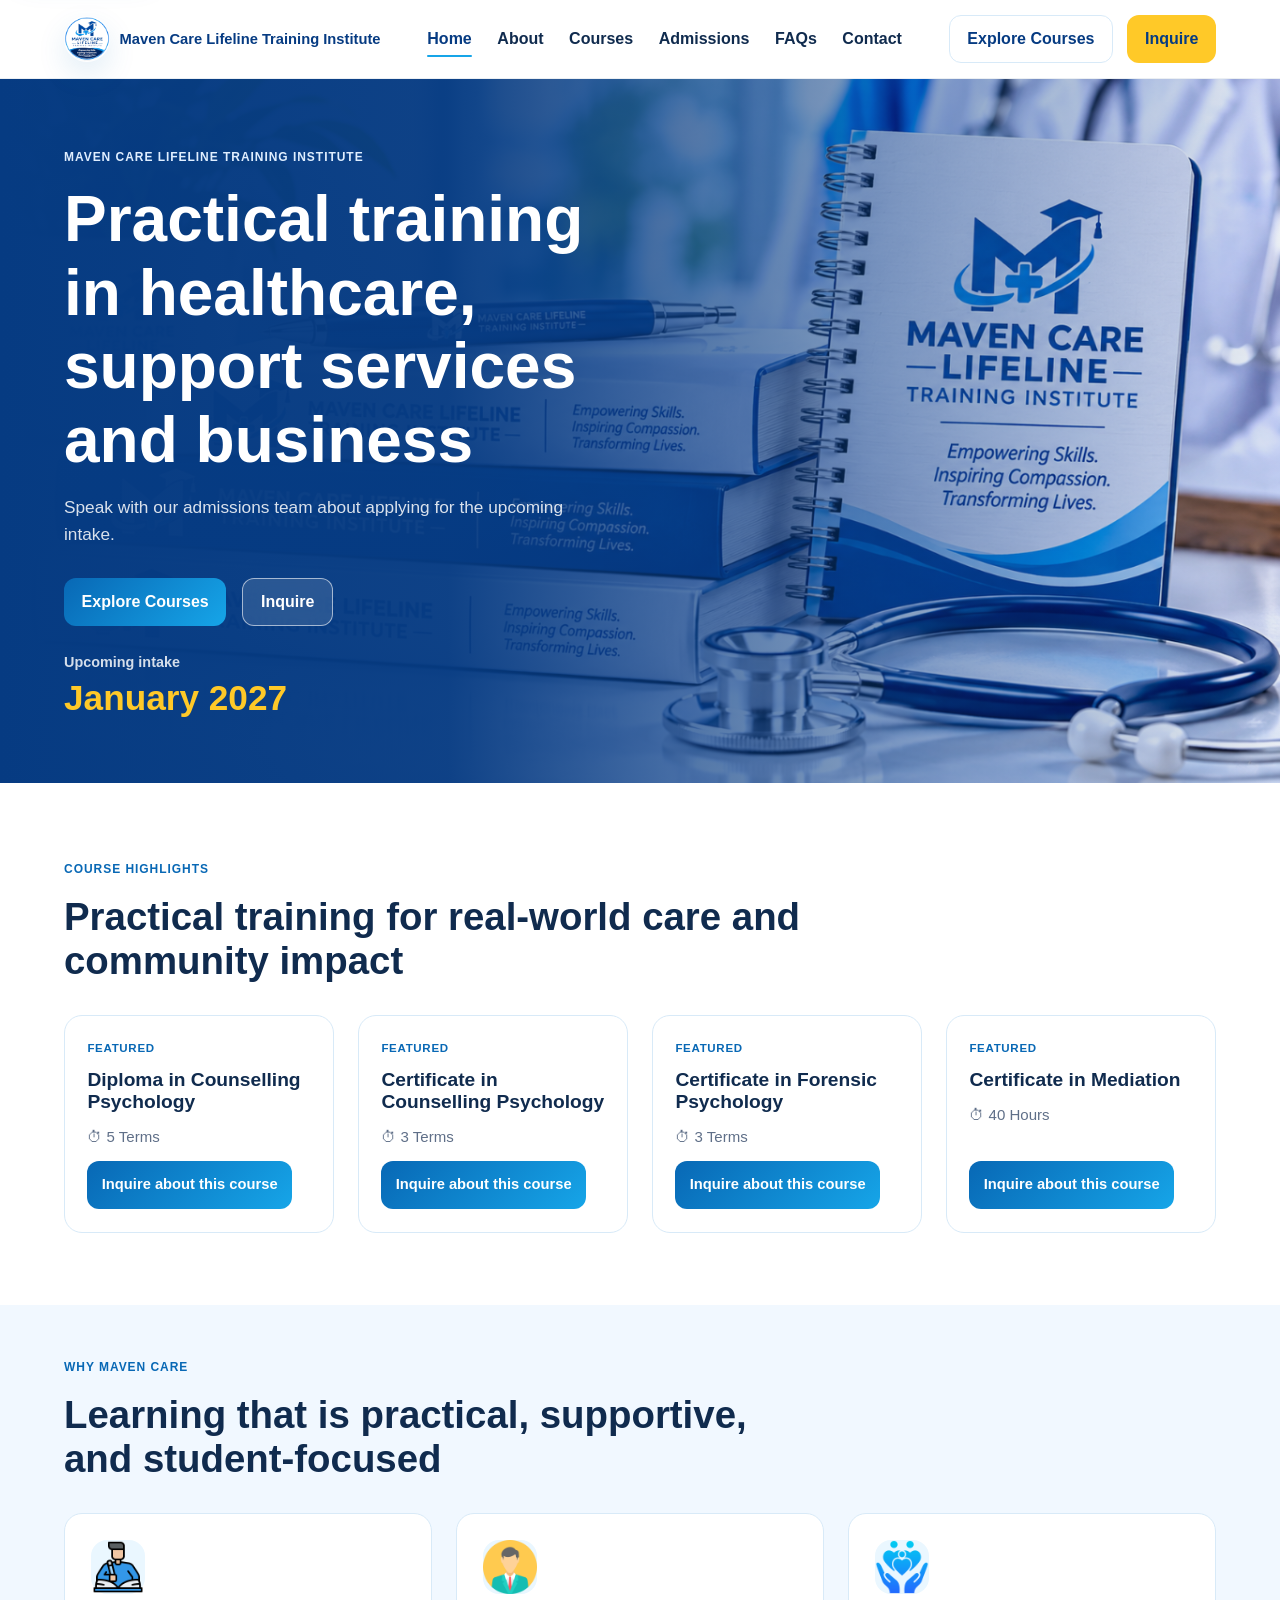
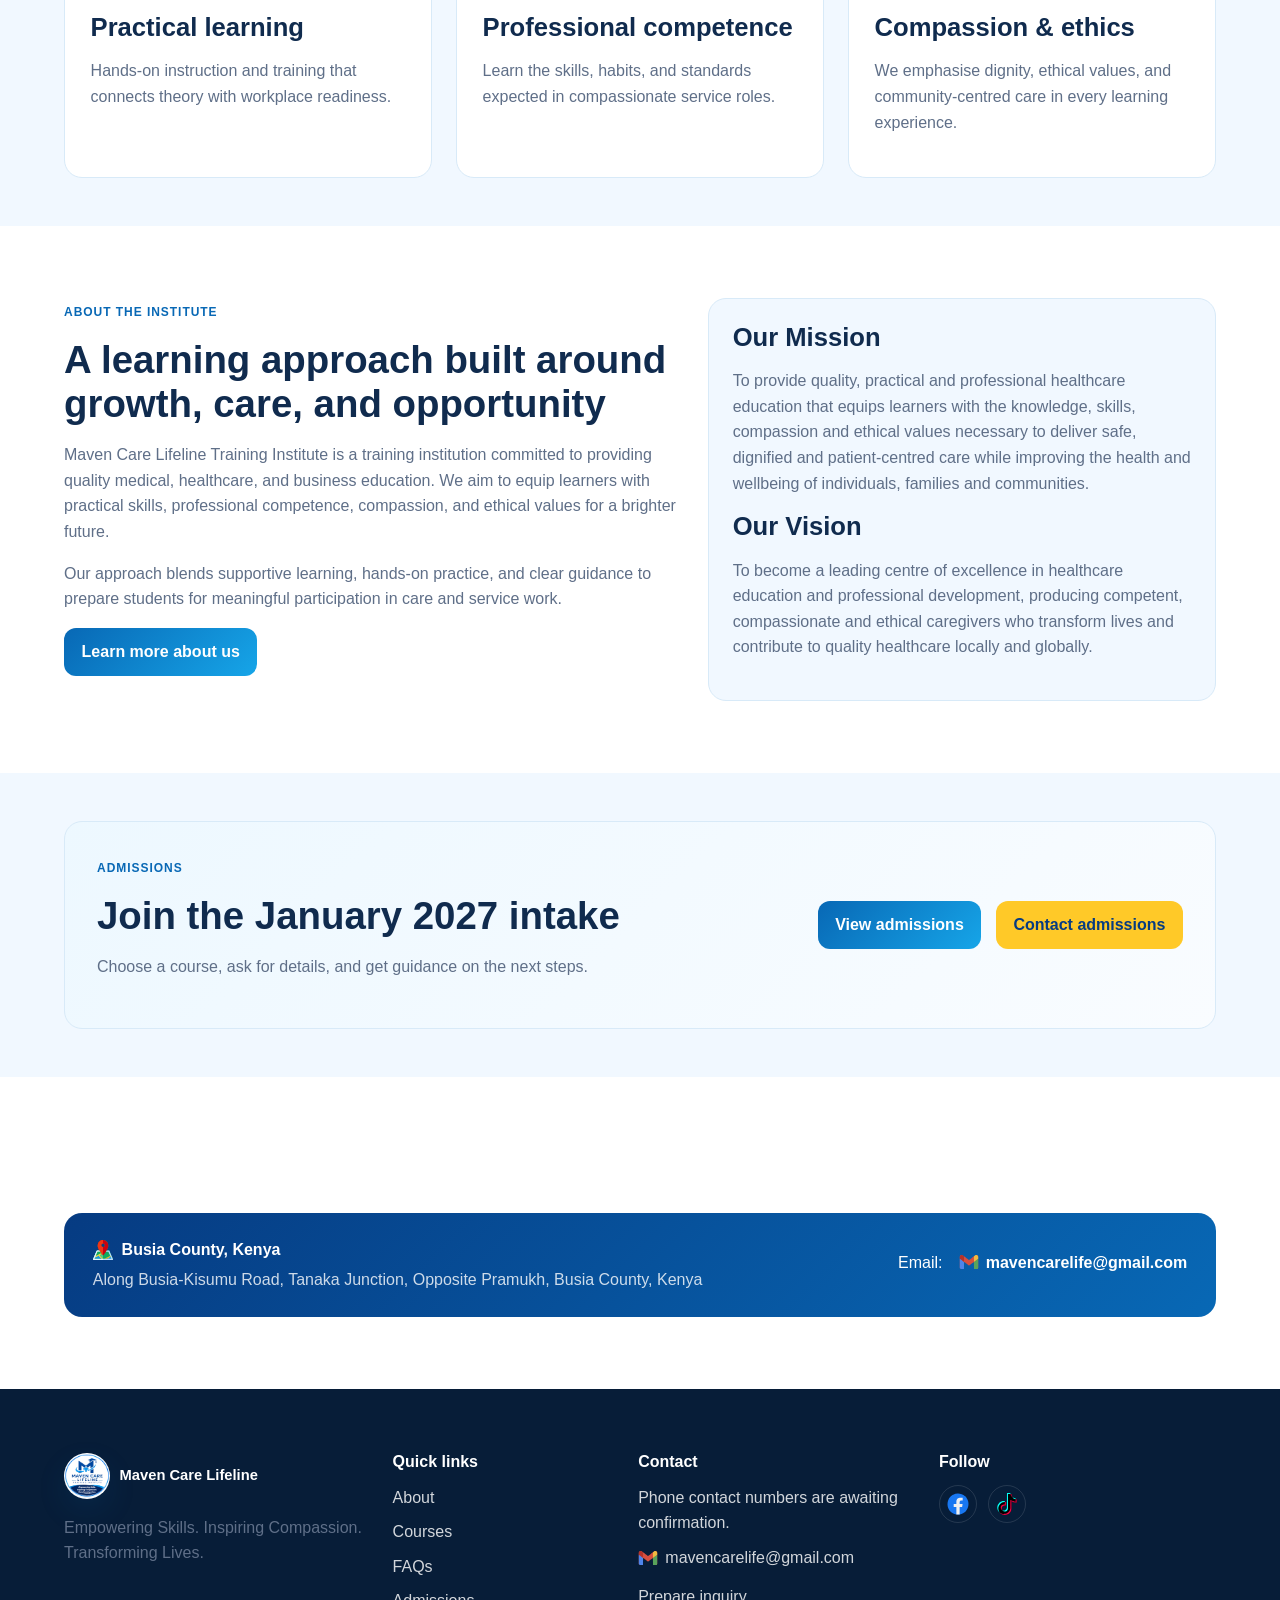
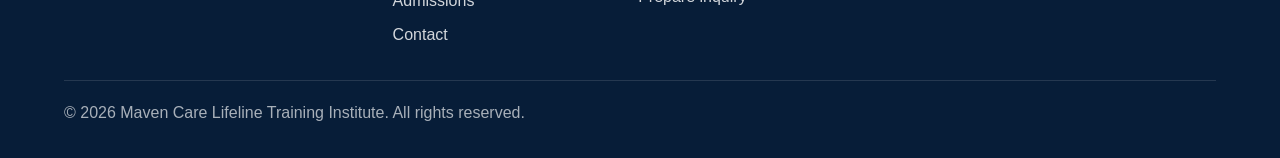
==== commit 81196149: "Refactor code structure for improved readability and maintainability" ====
--- a/index.html
+++ b/index.html
@@ -49,25 +49,15 @@
           <div class="hero-copy">
             <span class="eyebrow">Maven Care Lifeline Training Institute</span>
             <h1>Practical training in healthcare, support services and business</h1>
-            <p>Explore 11 courses and learn about the January 2027 intake in Busia County, Kenya.</p>
+            <p>Speak with our admissions team about applying for the upcoming intake.</p>
             <div class="hero-actions">
               <a class="btn btn-primary" href="courses.html">Explore Courses</a>
               <a class="btn btn-secondary" data-whatsapp-link data-whatsapp-label="Inquire on WhatsApp" href="contact.html#inquiry-form">Inquire</a>
             </div>
 
-            <div class="hero-stats" aria-label="Key institution highlights">
-              <div class="stat">
-                <strong>11</strong>
-                <span>courses</span>
-              </div>
-              <div class="stat">
-                <strong data-intake-year>January 2027</strong>
-                <span>planned intake</span>
-              </div>
-              <div class="stat">
-                <strong>Busia</strong>
-                <span>County</span>
-              </div>
+            <div class="hero-intake">
+              <span>Upcoming intake</span>
+              <strong data-intake-year>January 2027</strong>
             </div>
           </div>
         </div>
@@ -118,17 +108,17 @@
 
           <div class="grid-3">
             <article class="card feature-card">
-              <div class="icon">✦</div>
+              <div class="icon"><img src="assets/icons/practical%20learning.png" alt="" aria-hidden="true" /></div>
               <h3>Practical learning</h3>
               <p>Hands-on instruction and training that connects theory with workplace readiness.</p>
             </article>
             <article class="card feature-card">
-              <div class="icon">✓</div>
+              <div class="icon"><img src="assets/icons/professional.png" alt="" aria-hidden="true" /></div>
               <h3>Professional competence</h3>
               <p>Learn the skills, habits, and standards expected in compassionate service roles.</p>
             </article>
             <article class="card feature-card">
-              <div class="icon">❤</div>
+              <div class="icon"><img src="assets/icons/compassion.png" alt="" aria-hidden="true" /></div>
               <h3>Compassion & ethics</h3>
               <p>We emphasise dignity, ethical values, and community-centred care in every learning experience.</p>
             </article>
--- a/css/styles.css
+++ b/css/styles.css
@@ -17,7 +17,66 @@
 }
 
 * { box-sizing: border-box; }
+* {
+  scrollbar-color: var(--blue-500) var(--blue-50);
+  scrollbar-width: thin;
+}
+*::-webkit-scrollbar {
+  width: 0.65rem;
+  height: 0.65rem;
+}
+*::-webkit-scrollbar-track {
+  border-radius: 999px;
+  background: var(--blue-50);
+}
+*::-webkit-scrollbar-thumb {
+  border: 2px solid var(--blue-50);
+  border-radius: 999px;
+  background: var(--blue-500);
+}
+*::-webkit-scrollbar-thumb:hover { background: var(--blue-600); }
 html { scroll-behavior: smooth; }
+
+@view-transition {
+  navigation: auto;
+}
+
+::view-transition-old(root) {
+  animation: 140ms ease-out both page-transition-out;
+}
+
+::view-transition-new(root) {
+  animation: 180ms ease-in both page-transition-in;
+}
+
+@keyframes page-transition-out {
+  to { opacity: 0; }
+}
+
+@keyframes page-transition-in {
+  from { opacity: 0; }
+  to { opacity: 1; }
+}
+
+@keyframes section-reveal {
+  from {
+    opacity: 0.72;
+    transform: translateY(8px);
+  }
+  to {
+    opacity: 1;
+    transform: translateY(0);
+  }
+}
+
+@supports (animation-timeline: view()) {
+  main > section:not(.hero):not(.page-hero) {
+    animation: section-reveal linear both;
+    animation-timeline: view();
+    animation-range: entry 0% entry 18%;
+  }
+}
+
 body {
   margin: 0;
   font-family: Arial, Helvetica, sans-serif;
@@ -98,8 +157,9 @@
   width: 46px;
   height: 46px;
   flex: 0 0 46px;
-  border-radius: 14px;
-  object-fit: cover;
+  border-radius: 50%;
+  background: #fff;
+  object-fit: contain;
   box-shadow: var(--shadow);
 }
 
@@ -292,31 +352,23 @@
   margin-top: 1.8rem;
 }
 
-.hero-stats {
-  display: grid;
-  grid-template-columns: repeat(3, minmax(0, 1fr));
-  gap: 1.4rem;
-  margin-top: 2rem;
-  max-width: 500px;
-}
-
-.stat {
-  padding: 0 0.8rem 0 0;
-  border-right: 1px solid rgba(255,255,255,0.35);
-}
-
-.stat:last-child {
-  border-right: 0;
-}
-
-.stat strong {
-  display: block;
-  font-size: 1.35rem;
-  margin-bottom: 0.2rem;
-}
-
-.stat span {
+.hero-intake {
+  display: flex;
+  flex-direction: column;
+  gap: 0.25rem;
+  margin-top: 1.6rem;
+}
+
+.hero-intake span {
   color: rgba(255,255,255,0.83);
+  font-size: 0.9rem;
+  font-weight: 600;
+}
+
+.hero-intake strong {
+  color: var(--gold);
+  font-size: clamp(1.7rem, 3vw, 2.2rem);
+  line-height: 1.15;
 }
 
 .hero-actions .btn-secondary {
@@ -358,9 +410,13 @@
   place-items: center;
   background: var(--blue-100);
   border-radius: 16px;
-  color: var(--blue-600);
-  font-size: 1.5rem;
   margin-bottom: 1.2rem;
+}
+
+.feature-card .icon img {
+  width: 100%;
+  height: 100%;
+  object-fit: contain;
 }
 
 .course-grid {
@@ -740,6 +796,7 @@
 
 .checklist {
   list-style: none;
+  counter-reset: checklist;
   margin: 0;
   padding: 0;
   display: grid;
@@ -757,9 +814,12 @@
 }
 
 .checklist li::before {
-  content: "•";
-  font-size: 1.7rem;
-  line-height: 1;
+  counter-increment: checklist;
+  content: counter(checklist) ".";
+  flex: 0 0 1.25rem;
+  font-variant-numeric: tabular-nums;
+  font-weight: 700;
+  line-height: 1.6;
   color: var(--blue-600);
 }
 
@@ -915,6 +975,75 @@
   color: var(--text);
 }
 
+input::placeholder,
+textarea::placeholder {
+  color: var(--muted);
+  opacity: 0.65;
+}
+
+select {
+  cursor: pointer;
+  transition: border-color 0.2s ease, box-shadow 0.2s ease;
+}
+
+select:hover {
+  border-color: var(--blue-500);
+}
+
+select:invalid {
+  color: var(--muted);
+  opacity: 0.65;
+}
+
+select option {
+  color: var(--text);
+  background: var(--card);
+}
+
+@supports (appearance: base-select) {
+  select,
+  select::picker(select) {
+    appearance: base-select;
+  }
+
+  select::picker(select) {
+    max-height: min(20rem, 50vh);
+    overflow-y: auto;
+    padding: 0.4rem;
+    border: 1px solid var(--border);
+    border-radius: 14px;
+    background: var(--card);
+    box-shadow: var(--shadow);
+    margin-block: 0.35rem;
+  }
+
+  select::picker-icon {
+    color: var(--blue-600);
+    transition: transform 0.2s ease;
+  }
+
+  select:open::picker-icon {
+    transform: rotate(180deg);
+  }
+
+  select option {
+    padding: 0.65rem 0.8rem;
+    border-radius: 9px;
+  }
+
+  select option:hover,
+  select option:focus {
+    color: var(--navy-900);
+    background: var(--blue-50);
+  }
+
+  select option:checked {
+    color: var(--navy-900);
+    background: var(--blue-100);
+    font-weight: 700;
+  }
+}
+
 input:focus-visible,
 textarea:focus-visible,
 select:focus-visible,
@@ -929,13 +1058,23 @@
 .form-note {
   font-size: 0.82rem;
   color: var(--muted);
+  padding: 0.75rem 0.9rem;
+  border: 1px solid var(--border);
+  border-radius: 12px;
+  background: var(--blue-50);
 }
 
 .status-message {
+  position: relative;
   display: none;
+  max-height: min(14rem, 40vh);
+  overflow-y: auto;
+  overflow-wrap: anywhere;
   margin-top: 1rem;
   padding: 0.85rem 1rem;
   border-radius: 12px;
+  border: 1px solid transparent;
+  box-shadow: var(--shadow);
   font-weight: 600;
 }
 
@@ -946,24 +1085,92 @@
 .status-message.success {
   background: rgba(26, 143, 90, 0.12);
   color: var(--success);
+  border-color: rgba(26, 143, 90, 0.3);
 }
 
 .status-message.error {
   background: rgba(214, 51, 51, 0.08);
   color: #b22e2e;
+  border-color: rgba(178, 46, 46, 0.3);
+}
+
+.status-message.visible.error.critical {
+  position: fixed;
+  z-index: 60;
+  top: clamp(1rem, 3vh, 2rem);
+  left: 50%;
+  width: min(36rem, calc(100vw - 2rem));
+  margin: 0;
+  padding: 1rem 3.25rem 1rem 3rem;
+  transform: translateX(-50%);
+  border: 1px solid rgba(178, 46, 46, 0.32);
+  border-radius: 16px;
+  background: #fff;
+  box-shadow: 0 18px 48px rgba(6, 59, 130, 0.24);
+  animation: status-pop-in 0.2s ease-out both;
+}
+
+.status-message.visible.error.critical::before {
+  content: "!";
+  position: absolute;
+  top: 0.9rem;
+  left: 1rem;
+  display: grid;
+  width: 1.3rem;
+  aspect-ratio: 1;
+  place-items: center;
+  border-radius: 50%;
+  background: rgba(178, 46, 46, 0.12);
+  color: #b22e2e;
+  font-weight: 800;
+}
+
+.status-dismiss {
+  display: none;
+  position: absolute;
+  top: 0.55rem;
+  right: 0.55rem;
+  width: 2rem;
+  height: 2rem;
+  padding: 0;
+  border: 0;
+  border-radius: 8px;
+  background: transparent;
+  color: var(--muted);
+  cursor: pointer;
+  font-size: 1.25rem;
+  line-height: 1;
+}
+
+.status-message.visible.error.critical .status-dismiss {
+  display: grid;
+  place-items: center;
+}
+
+.status-dismiss:hover {
+  background: var(--blue-50);
+  color: var(--navy-900);
 }
 
 .notice {
+  max-height: min(20rem, 50vh);
+  overflow-y: auto;
   background: #fff5da;
   border: 1px solid #f1d896;
   border-radius: 16px;
   padding: 1rem 1.1rem;
   color: #815a00;
   font-weight: 600;
+  box-shadow: var(--shadow);
 }
 
 @keyframes skeleton-shimmer {
   to { background-position: -200% 0; }
+}
+
+@keyframes status-pop-in {
+  from { opacity: 0; transform: translate(-50%, -0.75rem); }
+  to { opacity: 1; transform: translate(-50%, 0); }
 }
 
 @media (max-width: 960px) {
@@ -1011,18 +1218,8 @@
   .form-row {
     grid-template-columns: 1fr;
   }
-  .hero-stats {
-    grid-template-columns: repeat(3, minmax(0, 1fr));
-    gap: 0.45rem;
-    margin-top: 1rem;
-  }
-  .hero-stats .stat {
-    padding: 0 0.45rem 0 0;
-  }
-  .hero-stats .stat strong {
-    font-size: 0.95rem;
-  }
-  .hero-stats .stat span { font-size: 0.82rem; }
+  .hero-intake { margin-top: 1.1rem; }
+  .hero-intake strong { font-size: 1.7rem; }
   .hero-grid { padding-bottom: 14.5rem; }
   .hero-image {
     top: auto;
@@ -1068,5 +1265,11 @@
 @media (prefers-reduced-motion: reduce) {
   html { scroll-behavior: auto; }
   *, *::before, *::after { transition-duration: 0.01ms !important; }
+  ::view-transition-old(root),
+  ::view-transition-new(root),
+  main > section:not(.hero):not(.page-hero) {
+    animation: none !important;
+  }
+  .status-message.visible.error.critical { animation: none; }
   .skeleton { animation: none; }
 }
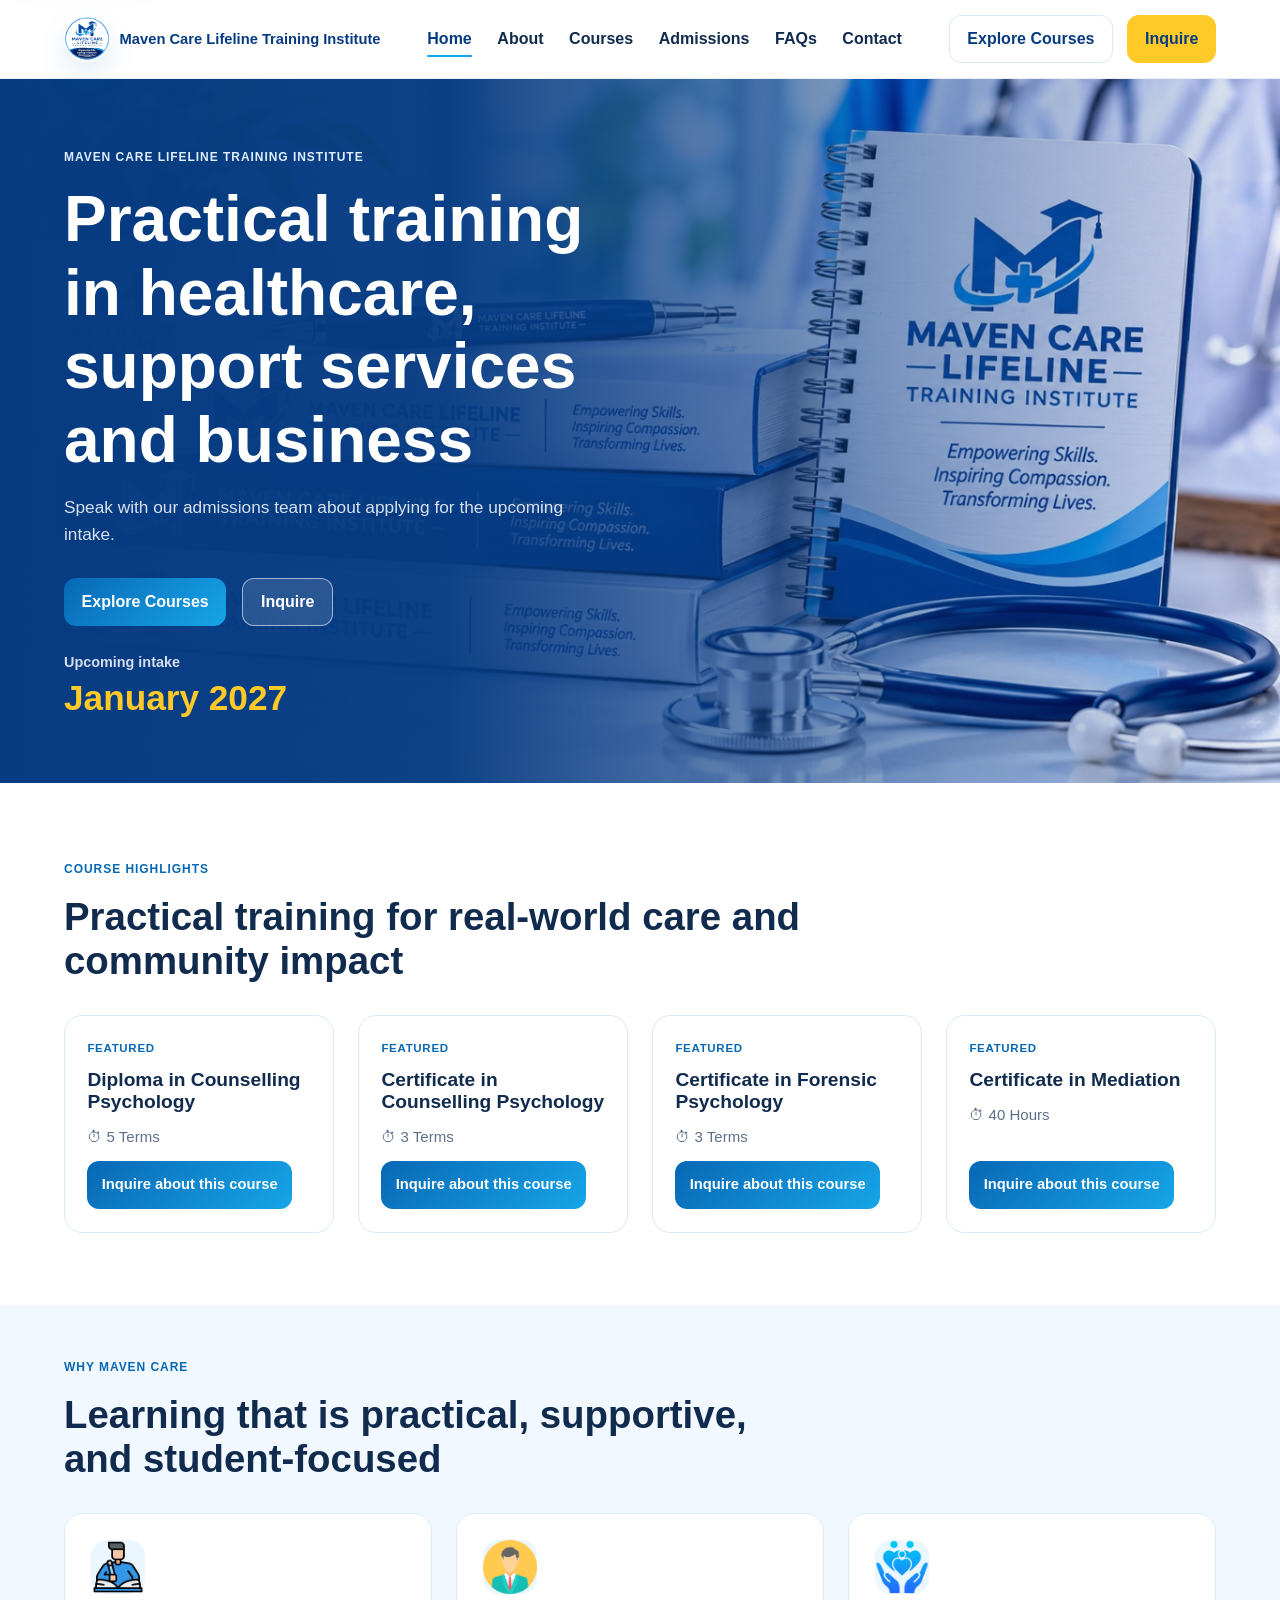
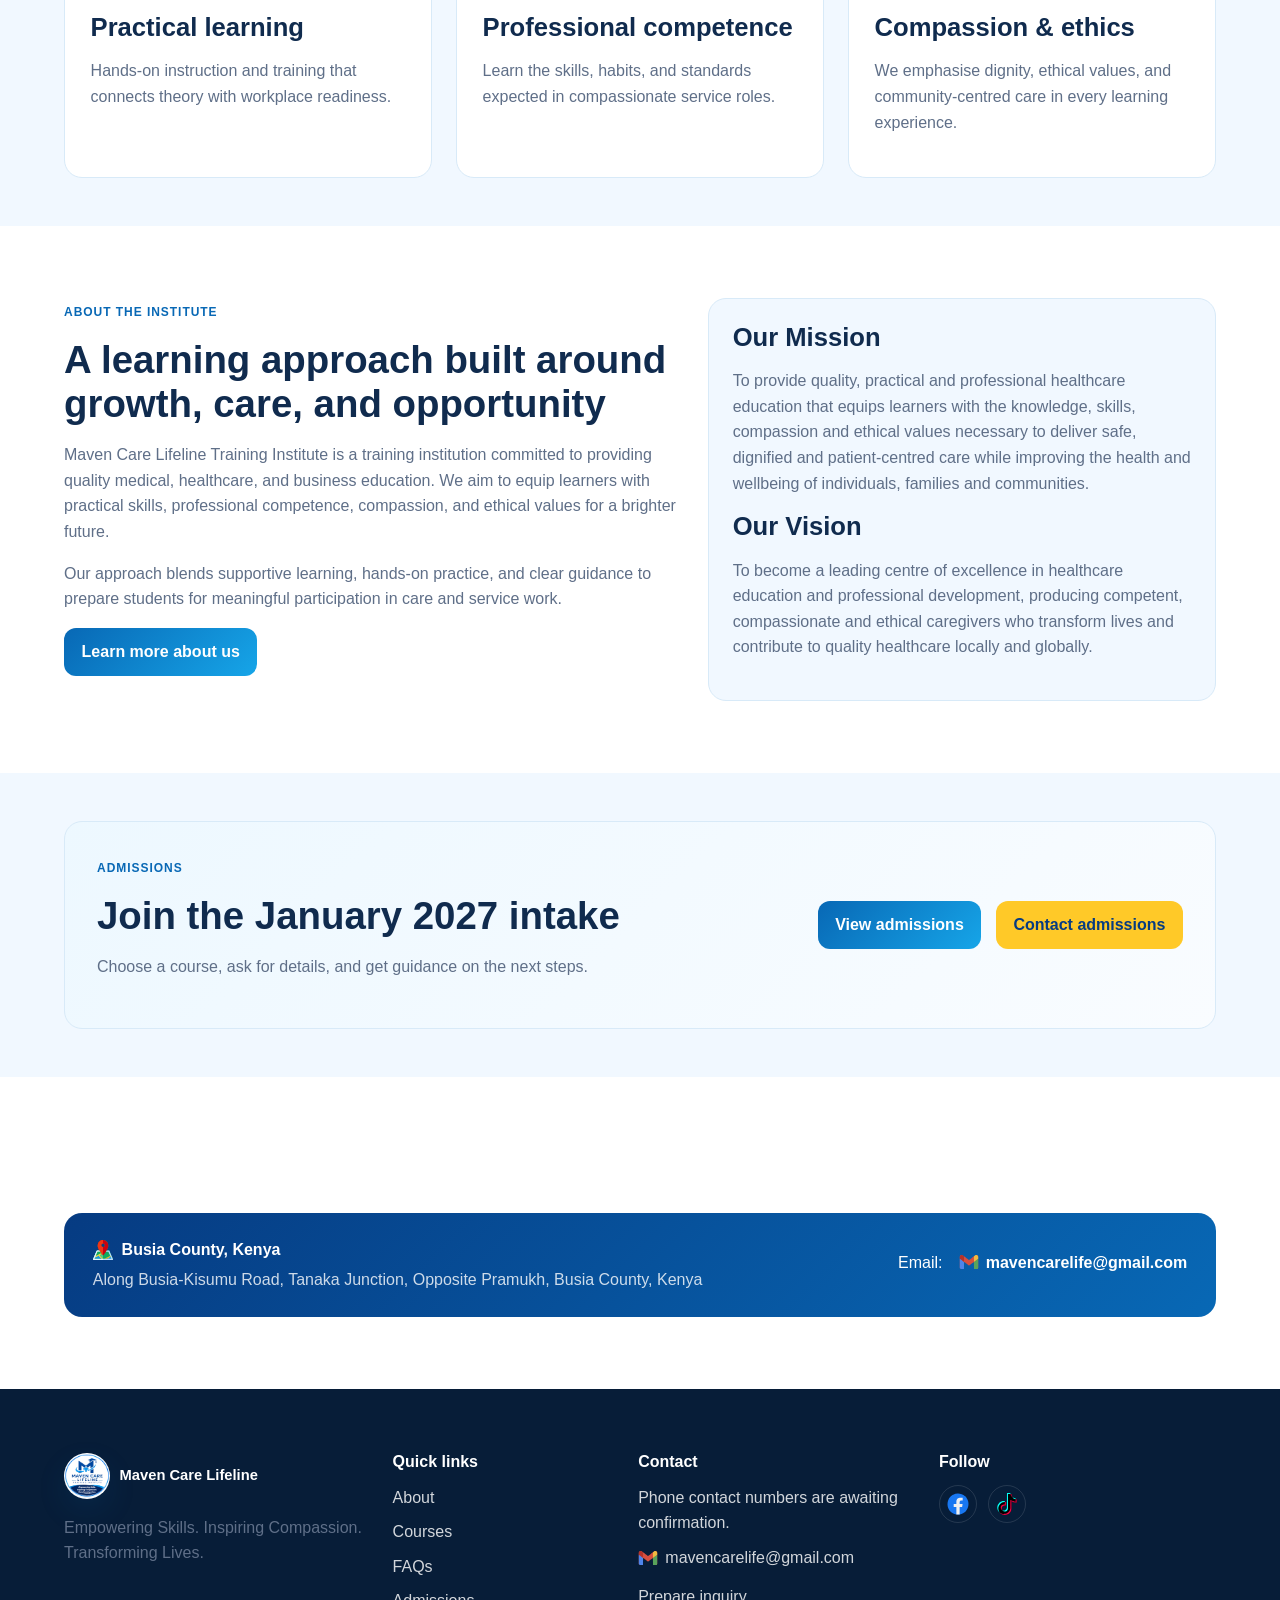
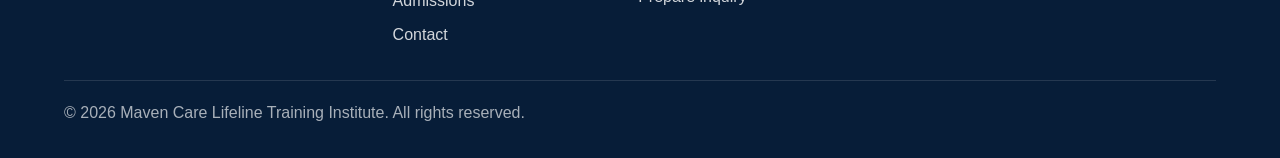
==== commit 6a103c0a: "Refactor code structure for improved readability and maintainability" ====
--- a/index.html
+++ b/index.html
@@ -7,7 +7,7 @@
     <meta property="og:type" content="website" />
     <meta property="og:title" content="Maven Care Lifeline Training Institute" />
     <meta property="og:description" content="Explore practical, compassionate healthcare and business training for the January 2027 intake." />
-    <meta property="og:image" content="assets/images/maven-care-training-scene.png" />
+    <meta property="og:image" content="assets/images/maven-care-training-scene.webp" />
     <title>Maven Care Lifeline Training Institute</title>
     <link rel="icon" type="image/png" href="assets/images/mavencare%20logo.png" />
     <link rel="stylesheet" href="css/styles.css" />
@@ -44,7 +44,7 @@
 
     <main id="main-content">
       <section class="hero">
-        <img class="hero-image" src="assets/images/maven-care-training-scene.png" alt="Maven Care Lifeline Training Institute books, notebook, pen and stethoscope arranged on a desk" />
+        <img class="hero-image" src="assets/images/maven-care-training-scene.webp" alt="Maven Care Lifeline Training Institute books, notebook, pen and stethoscope arranged on a desk" />
         <div class="container hero-grid">
           <div class="hero-copy">
             <span class="eyebrow">Maven Care Lifeline Training Institute</span>
